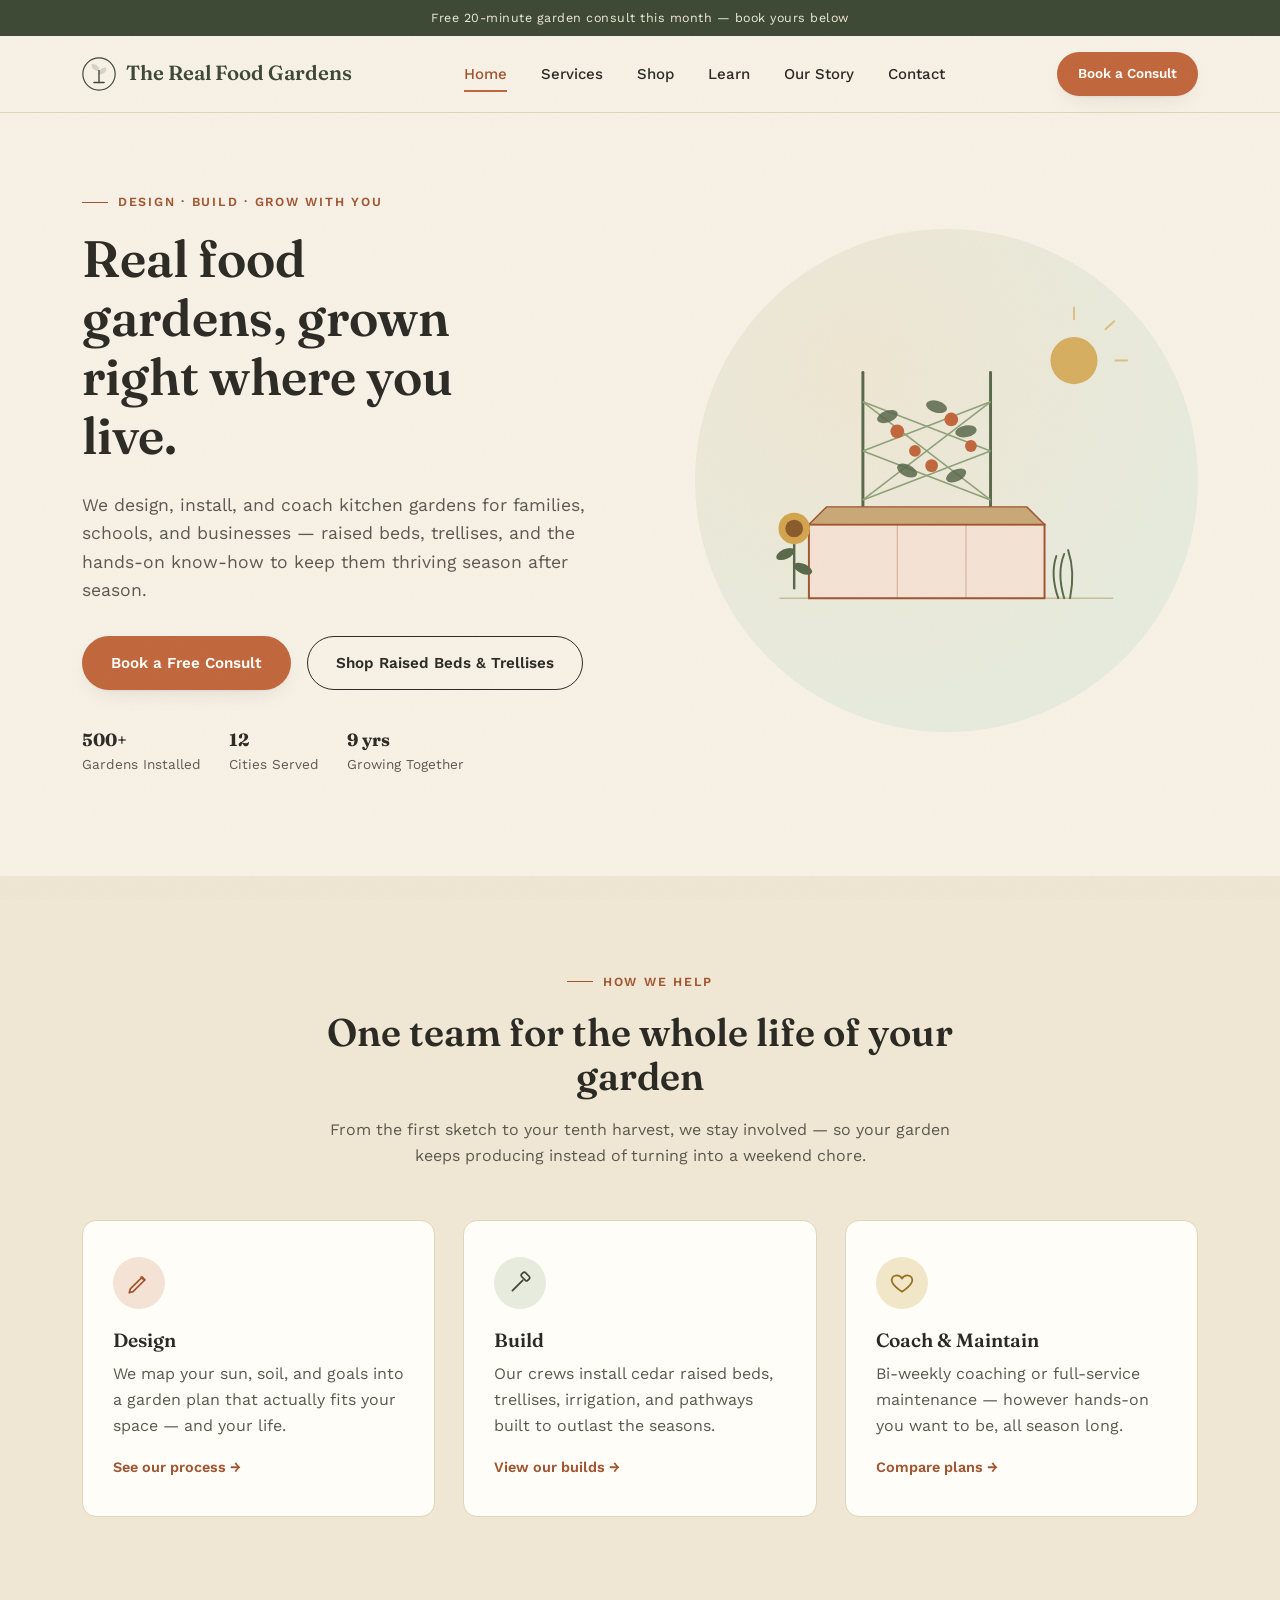
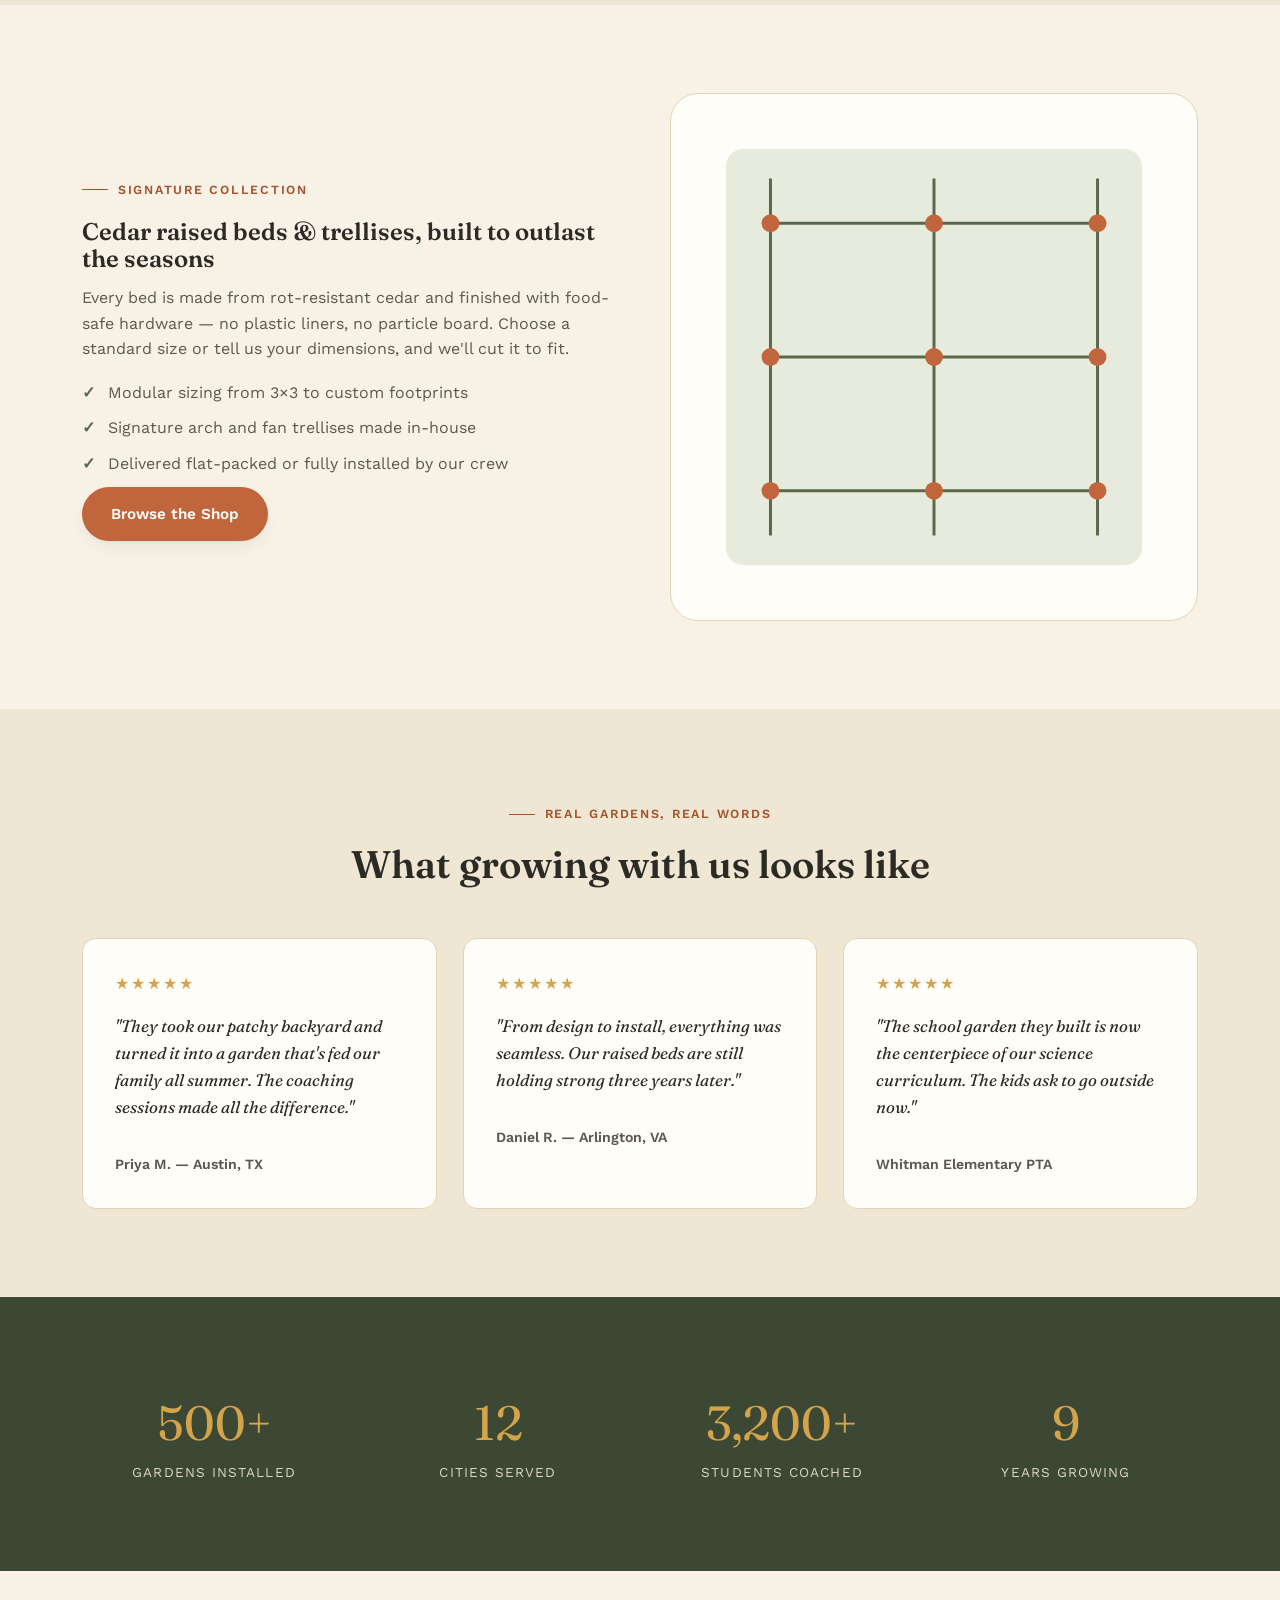
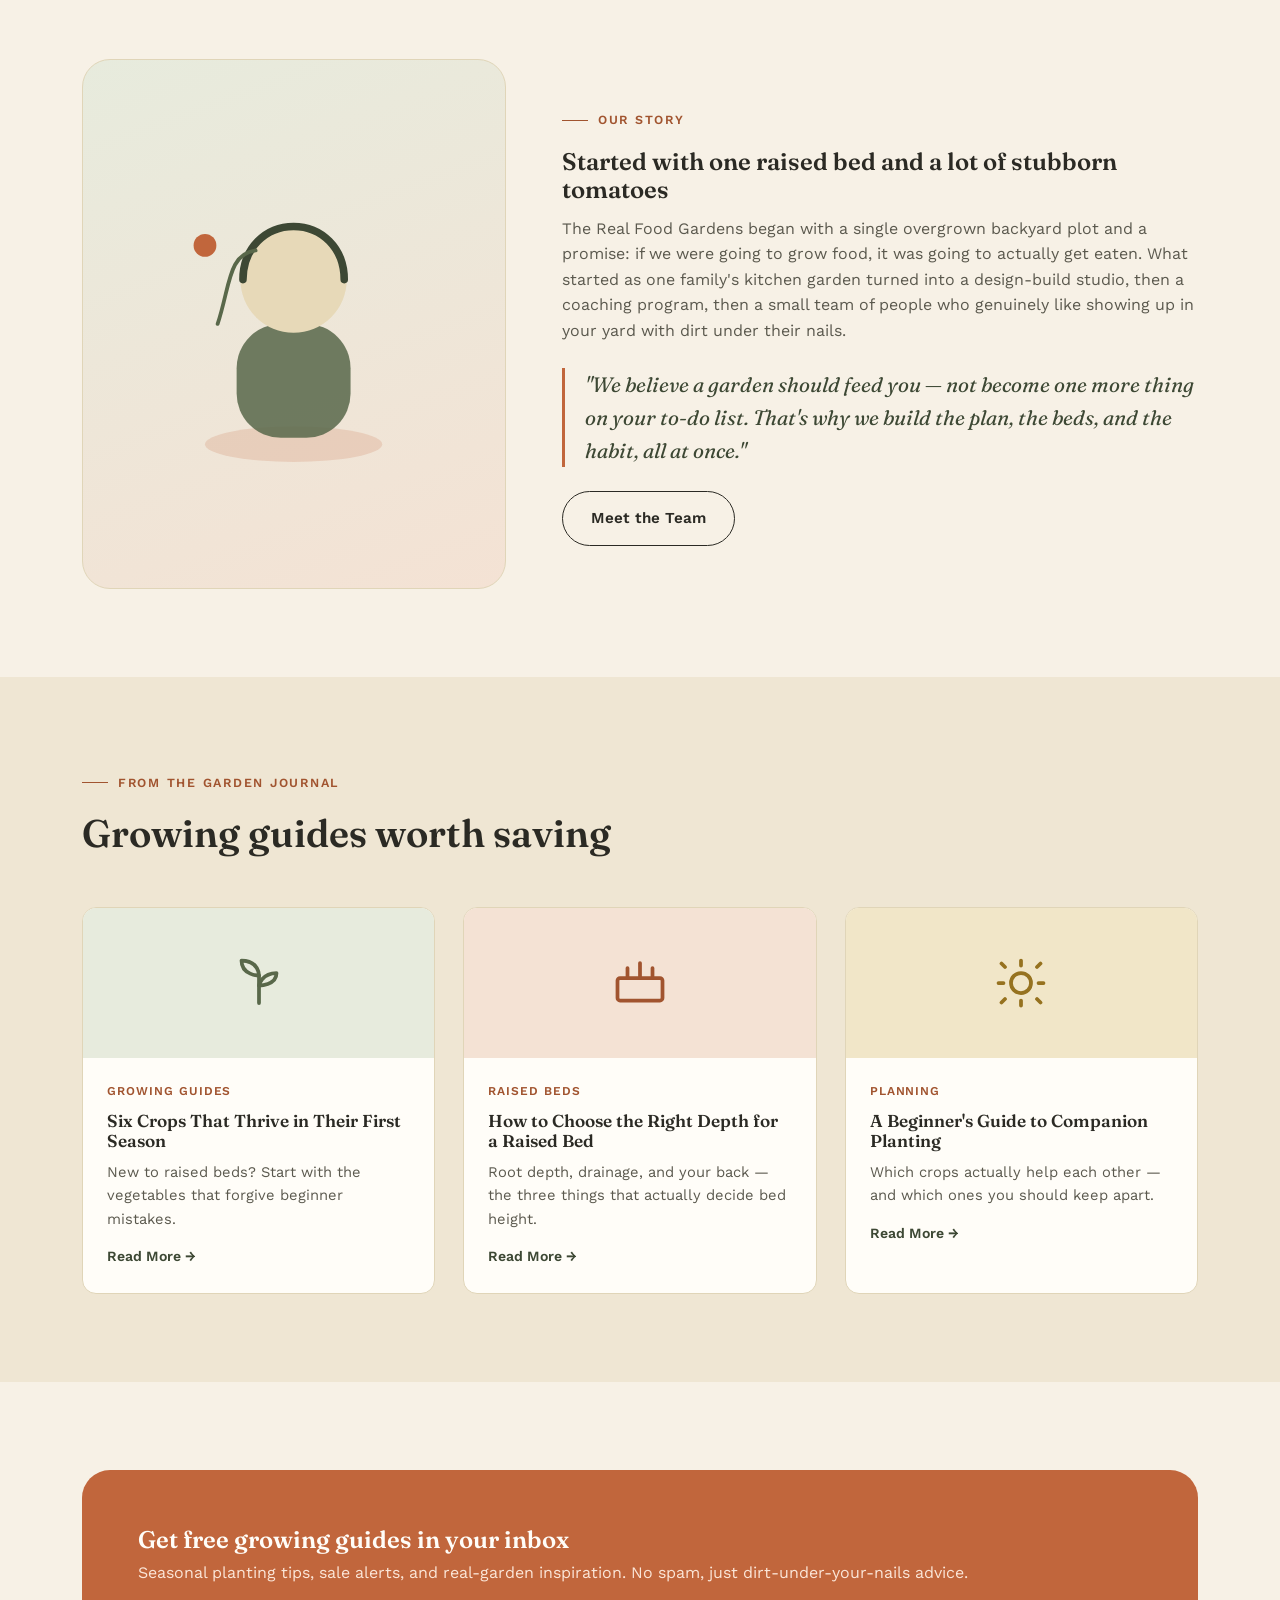
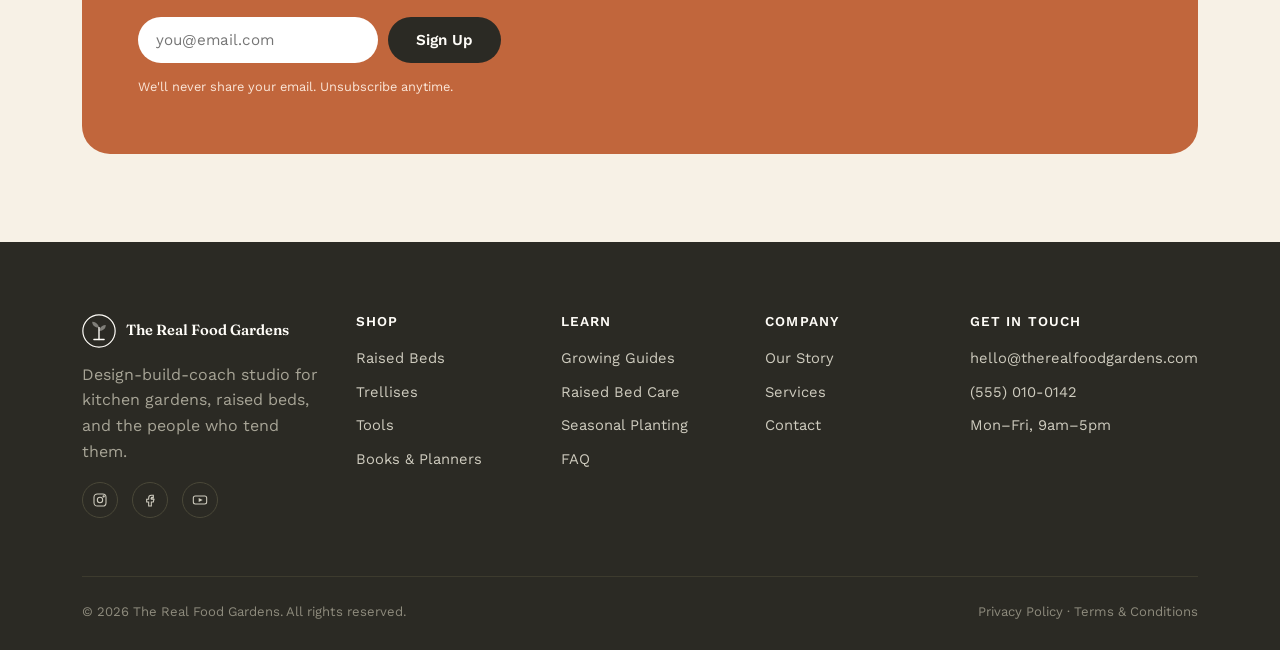
==== index.html @ df647bd8 "Initial site: The Real Food Gardens Static 6-page marketing site for a kitchen-garden design/build/c" ====
<!doctype html>
<html lang="en">
<head>
<meta charset="UTF-8" />
<meta name="viewport" content="width=device-width, initial-scale=1.0" />
<title>The Real Food Gardens — Design, Build & Grow Kitchen Gardens</title>
<meta name="description" content="We design, install, and coach kitchen gardens — raised beds, trellises, and the know-how to keep them thriving season after season." />
<link rel="icon" href="data:image/svg+xml,%3Csvg xmlns='http://www.w3.org/2000/svg' viewBox='0 0 40 40'%3E%3Ccircle cx='20' cy='20' r='19' fill='%23f7f1e6' stroke='%2359684a' stroke-width='2'/%3E%3Cpath d='M20 30V16' stroke='%2359684a' stroke-width='2'/%3E%3Cpath d='M20 16c0 0-8 0-8-7 7 0 8 7 8 7z' fill='%2359684a'/%3E%3Cpath d='M20 20c0 0 8 0 8-7-7 0-8 7-8 7z' fill='%23c1663c'/%3E%3C/svg%3E" />
<link rel="preconnect" href="https://fonts.googleapis.com">
<link rel="preconnect" href="https://fonts.gstatic.com" crossorigin>
<link href="https://fonts.googleapis.com/css2?family=Fraunces:ital,opsz,wght@0,9..144,500;0,9..144,600;1,9..144,500&family=Work+Sans:wght@400;500;600;700&display=swap" rel="stylesheet">
<link rel="stylesheet" href="css/styles.css" />
</head>
<body>

<div class="topbar">Free 20-minute garden consult this month — book yours below</div>

<header class="site-header">
  <div class="nav-row">
    <a href="index.html" class="logo">
      <svg viewBox="0 0 40 40" fill="none">
        <circle cx="20" cy="20" r="19" stroke="currentColor" stroke-width="1.4"/>
        <path d="M20 30V16" stroke="currentColor" stroke-width="1.6" stroke-linecap="round"/>
        <path d="M20 16c0 0-8 0-8-7 7 0 8 7 8 7z" fill="currentColor" opacity="0.18" stroke="currentColor" stroke-width="1.3"/>
        <path d="M20 20c0 0 8 0 8-7-7 0-8 7-8 7z" fill="currentColor" opacity="0.18" stroke="currentColor" stroke-width="1.3"/>
        <path d="M14 30h12" stroke="currentColor" stroke-width="1.6" stroke-linecap="round"/>
      </svg>
      The Real Food Gardens
    </a>
    <nav class="nav-links">
      <a href="index.html" aria-current="page">Home</a>
      <a href="services.html">Services</a>
      <a href="shop.html">Shop</a>
      <a href="learn.html">Learn</a>
      <a href="about.html">Our Story</a>
      <a href="contact.html">Contact</a>
    </nav>
    <div class="nav-actions">
      <a href="contact.html" class="btn btn-primary btn-sm btn-sm-desktop">Book a Consult</a>
      <button class="nav-toggle" aria-label="Toggle navigation" aria-expanded="false">
        <span></span><span></span><span></span>
      </button>
    </div>
  </div>
</header>

<main>
  <!-- HERO -->
  <section class="hero">
    <div class="container">
      <div>
        <div class="eyebrow">Design &middot; Build &middot; Grow With You</div>
        <h1>Real food gardens, grown right where you live.</h1>
        <p class="lede">We design, install, and coach kitchen gardens for families, schools, and businesses — raised beds, trellises, and the hands-on know-how to keep them thriving season after season.</p>
        <div class="hero-ctas">
          <a href="contact.html" class="btn btn-primary">Book a Free Consult</a>
          <a href="shop.html" class="btn btn-outline">Shop Raised Beds &amp; Trellises</a>
        </div>
        <div class="hero-trust">
          <div><strong>500+</strong>Gardens Installed</div>
          <div><strong>12</strong>Cities Served</div>
          <div><strong>9 yrs</strong>Growing Together</div>
        </div>
      </div>
      <div class="hero-art">
        <svg viewBox="0 0 400 360" fill="none">
          <circle cx="330" cy="58" r="24" fill="#d3a44c" opacity="0.85"/>
          <g stroke="#d3a44c" stroke-width="2" stroke-linecap="round" opacity="0.6">
            <line x1="330" y1="16" x2="330" y2="4"/>
            <line x1="362" y1="26" x2="371" y2="18"/>
            <line x1="372" y1="58" x2="384" y2="58"/>
          </g>
          <line x1="30" y1="300" x2="370" y2="300" stroke="#c9bd98" stroke-width="1.5"/>
          <!-- trellis -->
          <line x1="115" y1="215" x2="115" y2="70" stroke="#59684a" stroke-width="3" stroke-linecap="round"/>
          <line x1="245" y1="215" x2="245" y2="70" stroke="#59684a" stroke-width="3" stroke-linecap="round"/>
          <g stroke="#8fa178" stroke-width="1.6">
            <line x1="115" y1="200" x2="245" y2="150"/>
            <line x1="115" y1="150" x2="245" y2="100"/>
            <line x1="115" y1="100" x2="245" y2="200"/>
            <line x1="115" y1="150" x2="245" y2="200"/>
            <line x1="115" y1="100" x2="245" y2="150"/>
            <line x1="115" y1="200" x2="245" y2="100"/>
          </g>
          <!-- tomatoes on trellis -->
          <circle cx="150" cy="130" r="7" fill="#c1663c"/>
          <circle cx="168" cy="150" r="6" fill="#c1663c"/>
          <circle cx="205" cy="118" r="7" fill="#c1663c"/>
          <circle cx="225" cy="145" r="6" fill="#c1663c"/>
          <circle cx="185" cy="165" r="6.5" fill="#c1663c"/>
          <!-- leaves -->
          <g fill="#59684a" opacity="0.85">
            <ellipse cx="140" cy="115" rx="11" ry="6" transform="rotate(-20 140 115)"/>
            <ellipse cx="190" cy="105" rx="11" ry="6" transform="rotate(15 190 105)"/>
            <ellipse cx="220" cy="130" rx="11" ry="6" transform="rotate(-10 220 130)"/>
            <ellipse cx="160" cy="170" rx="11" ry="6" transform="rotate(25 160 170)"/>
            <ellipse cx="210" cy="175" rx="11" ry="6" transform="rotate(-25 210 175)"/>
          </g>
          <!-- raised bed box -->
          <polygon points="60,225 300,225 300,300 60,300" fill="#f4e2d4" stroke="#a1542f" stroke-width="2"/>
          <polygon points="60,225 300,225 282,207 78,207" fill="#c9a877" stroke="#a1542f" stroke-width="1.5"/>
          <line x1="150" y1="225" x2="150" y2="300" stroke="#a1542f" stroke-width="1" opacity="0.4"/>
          <line x1="220" y1="225" x2="220" y2="300" stroke="#a1542f" stroke-width="1" opacity="0.4"/>
          <!-- sunflower left of bed -->
          <g transform="translate(45,235)">
            <line x1="0" y1="0" x2="0" y2="55" stroke="#59684a" stroke-width="2.5" stroke-linecap="round"/>
            <ellipse cx="-9" cy="20" rx="10" ry="5" fill="#59684a" transform="rotate(-25 -9 20)"/>
            <ellipse cx="9" cy="35" rx="10" ry="5" fill="#59684a" transform="rotate(25 9 35)"/>
            <g transform="translate(0,-6)">
              <circle r="16" fill="#d3a44c"/>
              <circle r="9" fill="#8a5a2b"/>
            </g>
          </g>
          <!-- carrot leaves right of bed -->
          <g transform="translate(320,255)" stroke="#59684a" stroke-width="2" stroke-linecap="round" fill="none">
            <path d="M0 45 C -6 25 -4 10 0 0"/>
            <path d="M6 45 C 10 25 8 8 4 -4"/>
            <path d="M-6 45 C -12 28 -12 14 -8 2"/>
          </g>
        </svg>
      </div>
    </div>
  </section>

  <!-- PILLARS -->
  <section class="section-alt">
    <div class="container">
      <div class="section-head center" style="max-width:640px">
        <div class="eyebrow" style="justify-content:center">How We Help</div>
        <h2>One team for the whole life of your garden</h2>
        <p>From the first sketch to your tenth harvest, we stay involved — so your garden keeps producing instead of turning into a weekend chore.</p>
      </div>
      <div class="pillars">
        <div class="pillar-card">
          <div class="pillar-icon">
            <svg viewBox="0 0 24 24" fill="none" stroke="currentColor" stroke-width="1.6" stroke-linecap="round" stroke-linejoin="round">
              <path d="M3 21l3.5-1 11-11-2.5-2.5-11 11-1 3.5z"/>
              <path d="M14 6.5l3 3"/>
            </svg>
          </div>
          <h3>Design</h3>
          <p>We map your sun, soil, and goals into a garden plan that actually fits your space — and your life.</p>
          <a href="services.html">See our process &rarr;</a>
        </div>
        <div class="pillar-card">
          <div class="pillar-icon">
            <svg viewBox="0 0 24 24" fill="none" stroke="currentColor" stroke-width="1.6" stroke-linecap="round" stroke-linejoin="round">
              <path d="M5 19L14.5 9.5"/>
              <rect x="13" y="3.5" width="8" height="5" rx="1.5" transform="rotate(45 17 6)"/>
            </svg>
          </div>
          <h3>Build</h3>
          <p>Our crews install cedar raised beds, trellises, irrigation, and pathways built to outlast the seasons.</p>
          <a href="services.html">View our builds &rarr;</a>
        </div>
        <div class="pillar-card">
          <div class="pillar-icon">
            <svg viewBox="0 0 24 24" fill="none" stroke="currentColor" stroke-width="1.6" stroke-linecap="round" stroke-linejoin="round">
              <path d="M12 20s-7-4.35-9-8.5C1.5 8 3.5 5 7 5c2 0 4 1 5 3 1-2 3-3 5-3 3.5 0 5.5 3 4 6.5-2 4.15-9 8.5-9 8.5z"/>
            </svg>
          </div>
          <h3>Coach &amp; Maintain</h3>
          <p>Bi-weekly coaching or full-service maintenance — however hands-on you want to be, all season long.</p>
          <a href="services.html">Compare plans &rarr;</a>
        </div>
      </div>
    </div>
  </section>

  <!-- FEATURE / SIGNATURE PRODUCT -->
  <section>
    <div class="container feature-band">
      <div class="art">
        <div class="trellis-art">
          <svg viewBox="0 0 300 300" fill="none">
            <rect x="10" y="10" width="280" height="280" rx="12" fill="#e7ebdd"/>
            <g stroke="#59684a" stroke-width="2">
              <line x1="40" y1="30" x2="40" y2="270"/>
              <line x1="150" y1="30" x2="150" y2="270"/>
              <line x1="260" y1="30" x2="260" y2="270"/>
              <line x1="40" y1="60" x2="260" y2="60"/>
              <line x1="40" y1="150" x2="260" y2="150"/>
              <line x1="40" y1="240" x2="260" y2="240"/>
            </g>
            <g fill="#c1663c">
              <circle cx="40" cy="60" r="6"/><circle cx="150" cy="60" r="6"/><circle cx="260" cy="60" r="6"/>
              <circle cx="40" cy="150" r="6"/><circle cx="150" cy="150" r="6"/><circle cx="260" cy="150" r="6"/>
              <circle cx="40" cy="240" r="6"/><circle cx="150" cy="240" r="6"/><circle cx="260" cy="240" r="6"/>
            </g>
          </svg>
        </div>
      </div>
      <div>
        <div class="eyebrow">Signature Collection</div>
        <h2>Cedar raised beds &amp; trellises, built to outlast the seasons</h2>
        <p>Every bed is made from rot-resistant cedar and finished with food-safe hardware — no plastic liners, no particle board. Choose a standard size or tell us your dimensions, and we'll cut it to fit.</p>
        <ul class="service-list">
          <li>Modular sizing from 3&times;3 to custom footprints</li>
          <li>Signature arch and fan trellises made in-house</li>
          <li>Delivered flat-packed or fully installed by our crew</li>
        </ul>
        <a href="shop.html" class="btn btn-primary">Browse the Shop</a>
      </div>
    </div>
  </section>

  <!-- TESTIMONIALS -->
  <section class="section-alt">
    <div class="container">
      <div class="section-head center">
        <div class="eyebrow" style="justify-content:center">Real Gardens, Real Words</div>
        <h2>What growing with us looks like</h2>
      </div>
      <div class="testimonials">
        <div class="t-card">
          <div class="stars">★★★★★</div>
          <p class="t-quote">"They took our patchy backyard and turned it into a garden that's fed our family all summer. The coaching sessions made all the difference."</p>
          <div class="t-name">Priya M. — Austin, TX</div>
        </div>
        <div class="t-card">
          <div class="stars">★★★★★</div>
          <p class="t-quote">"From design to install, everything was seamless. Our raised beds are still holding strong three years later."</p>
          <div class="t-name">Daniel R. — Arlington, VA</div>
        </div>
        <div class="t-card">
          <div class="stars">★★★★★</div>
          <p class="t-quote">"The school garden they built is now the centerpiece of our science curriculum. The kids ask to go outside now."</p>
          <div class="t-name">Whitman Elementary PTA</div>
        </div>
      </div>
    </div>
  </section>

  <!-- STATS -->
  <section class="section-sage">
    <div class="container stats">
      <div><div class="stat-num">500+</div><div class="stat-label">Gardens Installed</div></div>
      <div><div class="stat-num">12</div><div class="stat-label">Cities Served</div></div>
      <div><div class="stat-num">3,200+</div><div class="stat-label">Students Coached</div></div>
      <div><div class="stat-num">9</div><div class="stat-label">Years Growing</div></div>
    </div>
  </section>

  <!-- FOUNDER -->
  <section>
    <div class="container founder">
      <div class="founder-portrait">
        <svg viewBox="0 0 200 240" fill="none">
          <ellipse cx="100" cy="215" rx="70" ry="14" fill="#c1663c" opacity="0.18"/>
          <rect x="55" y="120" width="90" height="90" rx="35" fill="#59684a" opacity="0.85"/>
          <circle cx="100" cy="85" r="42" fill="#e7d9b8"/>
          <path d="M60 85c0-25 18-42 40-42s40 17 40 42" fill="none" stroke="#3d4834" stroke-width="6" stroke-linecap="round"/>
          <path d="M40 120c10-30 8-55 30-58" stroke="#59684a" stroke-width="3" fill="none" stroke-linecap="round"/>
          <circle cx="30" cy="58" r="9" fill="#c1663c"/>
        </svg>
      </div>
      <div>
        <div class="eyebrow">Our Story</div>
        <h2>Started with one raised bed and a lot of stubborn tomatoes</h2>
        <p>The Real Food Gardens began with a single overgrown backyard plot and a promise: if we were going to grow food, it was going to actually get eaten. What started as one family's kitchen garden turned into a design-build studio, then a coaching program, then a small team of people who genuinely like showing up in your yard with dirt under their nails.</p>
        <blockquote>"We believe a garden should feed you — not become one more thing on your to-do list. That's why we build the plan, the beds, and the habit, all at once."</blockquote>
        <a href="about.html" class="btn btn-outline">Meet the Team</a>
      </div>
    </div>
  </section>

  <!-- LEARN PREVIEW -->
  <section class="section-alt">
    <div class="container">
      <div class="section-head">
        <div class="eyebrow">From the Garden Journal</div>
        <h2>Growing guides worth saving</h2>
      </div>
      <div class="articles">
        <div class="article-card">
          <div class="article-thumb" style="background:#e7ebdd">
            <svg viewBox="0 0 24 24" fill="none" stroke="#59684a" stroke-width="1.5" stroke-linecap="round" stroke-linejoin="round"><path d="M12 20V9"/><path d="M12 9C12 9 5 9 5 3c7 0 7 6 7 6z"/><path d="M12 13c0 0 7 0 7-5-6 0-7 5-7 5z"/></svg>
          </div>
          <div class="article-body">
            <div class="article-tag">Growing Guides</div>
            <h3>Six Crops That Thrive in Their First Season</h3>
            <p>New to raised beds? Start with the vegetables that forgive beginner mistakes.</p>
            <a href="learn.html" class="read-more">Read More &rarr;</a>
          </div>
        </div>
        <div class="article-card">
          <div class="article-thumb" style="background:#f4e2d4">
            <svg viewBox="0 0 24 24" fill="none" stroke="#a1542f" stroke-width="1.5" stroke-linecap="round" stroke-linejoin="round"><rect x="3" y="10" width="18" height="9" rx="1"/><path d="M7 10V6M12 10V4M17 10V6"/></svg>
          </div>
          <div class="article-body">
            <div class="article-tag">Raised Beds</div>
            <h3>How to Choose the Right Depth for a Raised Bed</h3>
            <p>Root depth, drainage, and your back — the three things that actually decide bed height.</p>
            <a href="learn.html" class="read-more">Read More &rarr;</a>
          </div>
        </div>
        <div class="article-card">
          <div class="article-thumb" style="background:#f1e6c8">
            <svg viewBox="0 0 24 24" fill="none" stroke="#96721f" stroke-width="1.5" stroke-linecap="round" stroke-linejoin="round"><circle cx="12" cy="12" r="4"/><path d="M12 3v2M12 19v2M4.2 4.2l1.4 1.4M18.4 18.4l1.4 1.4M3 12h2M19 12h2M4.2 19.8l1.4-1.4M18.4 5.6l1.4-1.4"/></svg>
          </div>
          <div class="article-body">
            <div class="article-tag">Planning</div>
            <h3>A Beginner's Guide to Companion Planting</h3>
            <p>Which crops actually help each other — and which ones you should keep apart.</p>
            <a href="learn.html" class="read-more">Read More &rarr;</a>
          </div>
        </div>
      </div>
    </div>
  </section>

  <!-- NEWSLETTER -->
  <section>
    <div class="container">
      <div class="newsletter">
        <div>
          <h2>Get free growing guides in your inbox</h2>
          <p>Seasonal planting tips, sale alerts, and real-garden inspiration. No spam, just dirt-under-your-nails advice.</p>
        </div>
        <form class="newsletter-form">
          <input type="email" placeholder="you@email.com" required aria-label="Email address" />
          <button type="submit" class="btn">Sign Up</button>
          <span class="form-note">We'll never share your email. Unsubscribe anytime.</span>
        </form>
      </div>
    </div>
  </section>
</main>

<footer class="site-footer">
  <div class="container">
    <div class="footer-grid">
      <div class="footer-brand">
        <a href="index.html" class="logo">
          <svg viewBox="0 0 40 40" fill="none">
            <circle cx="20" cy="20" r="19" stroke="currentColor" stroke-width="1.4"/>
            <path d="M20 30V16" stroke="currentColor" stroke-width="1.6" stroke-linecap="round"/>
            <path d="M20 16c0 0-8 0-8-7 7 0 8 7 8 7z" fill="currentColor" opacity="0.4"/>
            <path d="M20 20c0 0 8 0 8-7-7 0-8 7-8 7z" fill="currentColor" opacity="0.4"/>
            <path d="M14 30h12" stroke="currentColor" stroke-width="1.6" stroke-linecap="round"/>
          </svg>
          The Real Food Gardens
        </a>
        <p>Design-build-coach studio for kitchen gardens, raised beds, and the people who tend them.</p>
        <div class="social-row">
          <a href="#" aria-label="Instagram"><svg width="16" height="16" viewBox="0 0 24 24" fill="none" stroke="currentColor" stroke-width="1.6"><rect x="3" y="3" width="18" height="18" rx="5"/><circle cx="12" cy="12" r="4"/><circle cx="17.5" cy="6.5" r="1"/></svg></a>
          <a href="#" aria-label="Facebook"><svg width="16" height="16" viewBox="0 0 24 24" fill="none" stroke="currentColor" stroke-width="1.6"><path d="M14 9h3V5h-3a4 4 0 00-4 4v2H7v4h3v6h4v-6h3l1-4h-4V9a1 1 0 011-1z"/></svg></a>
          <a href="#" aria-label="YouTube"><svg width="16" height="16" viewBox="0 0 24 24" fill="none" stroke="currentColor" stroke-width="1.6"><rect x="2" y="6" width="20" height="12" rx="3"/><polygon points="10,9 16,12 10,15" fill="currentColor" stroke="none"/></svg></a>
        </div>
      </div>
      <div>
        <h4>Shop</h4>
        <ul>
          <li><a href="shop.html">Raised Beds</a></li>
          <li><a href="shop.html">Trellises</a></li>
          <li><a href="shop.html">Tools</a></li>
          <li><a href="shop.html">Books &amp; Planners</a></li>
        </ul>
      </div>
      <div>
        <h4>Learn</h4>
        <ul>
          <li><a href="learn.html">Growing Guides</a></li>
          <li><a href="learn.html">Raised Bed Care</a></li>
          <li><a href="learn.html">Seasonal Planting</a></li>
          <li><a href="services.html">FAQ</a></li>
        </ul>
      </div>
      <div>
        <h4>Company</h4>
        <ul>
          <li><a href="about.html">Our Story</a></li>
          <li><a href="services.html">Services</a></li>
          <li><a href="contact.html">Contact</a></li>
        </ul>
      </div>
      <div>
        <h4>Get in Touch</h4>
        <ul>
          <li>hello@therealfoodgardens.com</li>
          <li>(555) 010-0142</li>
          <li>Mon–Fri, 9am–5pm</li>
        </ul>
      </div>
    </div>
    <div class="footer-bottom">
      <span>&copy; 2026 The Real Food Gardens. All rights reserved.</span>
      <span>Privacy Policy &middot; Terms &amp; Conditions</span>
    </div>
  </div>
</footer>

<script src="js/main.js"></script>
</body>
</html>
---- css/styles.css ----
/* =========================================================
   The Real Food Gardens — design system
   Palette + type blend two references: a cream/sage/terracotta
   editorial-shop feel, and an earthy, service-led warmth.
   ========================================================= */

:root {
  --cream:        #f7f1e6;
  --cream-dark:   #efe6d3;
  --paper:        #fffdf8;
  --ink:          #2b2a24;
  --ink-soft:     #5b594e;
  --line:         #e0d5b8;

  --sage:         #59684a;
  --sage-dark:    #3d4834;
  --sage-tint:    #e7ebdd;

  --terracotta:   #c1663c;
  --terracotta-dark: #a1542f;
  --terracotta-tint: #f4e2d4;

  --gold:         #d3a44c;

  --radius-sm: 6px;
  --radius-md: 14px;
  --radius-lg: 28px;

  --shadow-card: 0 1px 2px rgba(43,42,36,0.04), 0 8px 24px -12px rgba(43,42,36,0.18);
  --shadow-lift: 0 20px 40px -20px rgba(43,42,36,0.35);

  --serif: "Fraunces", "Iowan Old Style", "Palatino Linotype", serif;
  --sans: "Work Sans", "Helvetica Neue", Arial, sans-serif;

  --container: 1180px;
}

* { box-sizing: border-box; }
html { scroll-behavior: smooth; }

body {
  margin: 0;
  font-family: var(--sans);
  background: var(--cream);
  color: var(--ink);
  line-height: 1.6;
  -webkit-font-smoothing: antialiased;
}

body::before {
  content: "";
  position: fixed;
  inset: 0;
  pointer-events: none;
  z-index: 9999;
  opacity: 0.035;
  background-image: url("data:image/svg+xml,%3Csvg xmlns='http://www.w3.org/2000/svg' width='140' height='140'%3E%3Cfilter id='n'%3E%3CfeTurbulence type='fractalNoise' baseFrequency='0.9' numOctaves='2' stitchTiles='stitch'/%3E%3C/filter%3E%3Crect width='100%25' height='100%25' filter='url(%23n)'/%3E%3C/svg%3E");
}

img, svg { max-width: 100%; display: block; }
a { color: inherit; text-decoration: none; }
ul { margin: 0; padding: 0; list-style: none; }
h1, h2, h3, h4 {
  font-family: var(--serif);
  font-weight: 600;
  line-height: 1.15;
  margin: 0 0 0.5em;
  color: var(--ink);
}
p { margin: 0 0 1em; color: var(--ink-soft); }

.container {
  max-width: var(--container);
  margin: 0 auto;
  padding: 0 32px;
}

.eyebrow {
  font-family: var(--sans);
  font-size: 0.78rem;
  font-weight: 600;
  letter-spacing: 0.14em;
  text-transform: uppercase;
  color: var(--terracotta-dark);
  display: inline-flex;
  align-items: center;
  gap: 10px;
  margin-bottom: 18px;
}
.eyebrow::before {
  content: "";
  width: 26px;
  height: 1px;
  background: var(--terracotta-dark);
  display: inline-block;
}

.btn {
  display: inline-flex;
  align-items: center;
  gap: 8px;
  font-family: var(--sans);
  font-weight: 600;
  font-size: 0.95rem;
  padding: 14px 28px;
  border-radius: 999px;
  border: 1.5px solid transparent;
  cursor: pointer;
  transition: transform 0.15s ease, box-shadow 0.15s ease, background 0.15s ease, color 0.15s ease;
  white-space: nowrap;
}
.btn:hover { transform: translateY(-2px); }
.btn-primary {
  background: var(--terracotta);
  color: var(--paper);
  box-shadow: var(--shadow-card);
}
.btn-primary:hover { background: var(--terracotta-dark); box-shadow: var(--shadow-lift); }
.btn-outline {
  background: transparent;
  border-color: var(--ink);
  color: var(--ink);
}
.btn-outline:hover { background: var(--ink); color: var(--paper); }
.btn-outline-light {
  background: transparent;
  border-color: rgba(255,255,255,0.6);
  color: var(--paper);
}
.btn-outline-light:hover { background: var(--paper); color: var(--sage-dark); }
.btn-sm { padding: 10px 20px; font-size: 0.85rem; }

/* ---------- Header ---------- */
.topbar {
  background: var(--sage-dark);
  color: #f1ead9;
  font-size: 0.78rem;
  letter-spacing: 0.04em;
  text-align: center;
  padding: 8px 12px;
}

.site-header {
  position: sticky;
  top: 0;
  z-index: 100;
  background: rgba(247, 241, 230, 0.92);
  backdrop-filter: blur(8px);
  border-bottom: 1px solid var(--line);
}
.nav-row {
  display: flex;
  align-items: center;
  justify-content: space-between;
  padding: 16px 32px;
  max-width: var(--container);
  margin: 0 auto;
  gap: 24px;
}
.logo {
  display: flex;
  align-items: center;
  gap: 10px;
  font-family: var(--serif);
  font-size: 1.28rem;
  font-weight: 600;
  color: var(--sage-dark);
}
.logo svg { width: 34px; height: 34px; }

.nav-links {
  display: flex;
  gap: 34px;
  align-items: center;
  font-size: 0.94rem;
  font-weight: 500;
}
.nav-links a {
  position: relative;
  padding: 4px 0;
  color: var(--ink);
}
.nav-links a::after {
  content: "";
  position: absolute;
  left: 0; right: 0; bottom: -2px;
  height: 2px;
  background: var(--terracotta);
  transform: scaleX(0);
  transform-origin: left;
  transition: transform 0.2s ease;
}
.nav-links a:hover::after,
.nav-links a[aria-current="page"]::after { transform: scaleX(1); }
.nav-links a[aria-current="page"] { color: var(--terracotta-dark); }

.nav-actions { display: flex; align-items: center; gap: 18px; }
.nav-toggle {
  display: none;
  background: none;
  border: none;
  cursor: pointer;
  padding: 6px;
}
.nav-toggle span {
  display: block;
  width: 24px;
  height: 2px;
  background: var(--ink);
  margin: 5px 0;
  transition: 0.2s;
}

@media (max-width: 1080px) {
  .nav-links {
    position: absolute;
    top: 100%;
    left: 0; right: 0;
    background: var(--paper);
    flex-direction: column;
    align-items: flex-start;
    padding: 20px 32px 28px;
    gap: 16px;
    border-bottom: 1px solid var(--line);
    display: none;
  }
  .nav-links.open { display: flex; }
  .nav-toggle { display: block; }
  .nav-actions .btn-sm-desktop { display: none; }
}

/* ---------- Hero ---------- */
.hero {
  padding: 72px 0 100px;
  overflow: hidden;
}
.hero .container {
  display: grid;
  grid-template-columns: 1.05fr 0.95fr;
  gap: 56px;
  align-items: center;
}
.hero h1 {
  font-size: clamp(2.4rem, 4vw, 3.4rem);
  max-width: 12ch;
}
.hero .lede {
  font-size: 1.1rem;
  max-width: 46ch;
  margin-bottom: 32px;
}
.hero-ctas { display: flex; gap: 16px; flex-wrap: wrap; margin-bottom: 36px; }
.hero-trust {
  display: flex;
  gap: 28px;
  flex-wrap: wrap;
  font-size: 0.85rem;
  color: var(--ink-soft);
}
.hero-trust strong { color: var(--ink); font-family: var(--serif); font-size: 1.1rem; display: block; }

.hero-art {
  position: relative;
  aspect-ratio: 1/1;
  border-radius: 50%;
  background: radial-gradient(circle at 32% 28%, var(--cream-dark), var(--sage-tint) 70%);
  display: flex;
  align-items: center;
  justify-content: center;
}
.hero-art svg { width: 78%; height: 78%; }

@media (max-width: 900px) {
  .hero .container { grid-template-columns: 1fr; }
  .hero-art { max-width: 380px; margin: 0 auto; }
}

/* ---------- Section scaffolding ---------- */
section { padding: 88px 0; }
.section-alt { background: var(--cream-dark); }
.section-sage { background: var(--sage-dark); color: #f1ead9; }
.section-sage p { color: #d9d6c4; }
.section-sage h2 { color: var(--paper); }
.section-head {
  max-width: 620px;
  margin-bottom: 52px;
}
.section-head.center { margin-left: auto; margin-right: auto; text-align: center; }
.section-head h2 { font-size: clamp(1.9rem, 3vw, 2.5rem); }

/* ---------- Pillars ---------- */
.pillars {
  display: grid;
  grid-template-columns: repeat(3, 1fr);
  gap: 28px;
}
.pillar-card {
  background: var(--paper);
  border: 1px solid var(--line);
  border-radius: var(--radius-md);
  padding: 36px 30px;
  transition: transform 0.2s ease, box-shadow 0.2s ease;
}
.pillar-card:hover { transform: translateY(-6px); box-shadow: var(--shadow-lift); }
.pillar-icon {
  width: 52px; height: 52px;
  border-radius: 50%;
  background: var(--terracotta-tint);
  display: flex; align-items: center; justify-content: center;
  color: var(--terracotta-dark);
  margin-bottom: 20px;
}
.pillar-card:nth-child(2) .pillar-icon { background: var(--sage-tint); color: var(--sage-dark); }
.pillar-card:nth-child(3) .pillar-icon { background: #f1e6c8; color: #96721f; }
.pillar-icon svg { width: 26px; height: 26px; }
.pillar-card h3 { font-size: 1.2rem; margin-bottom: 10px; }
.pillar-card a { color: var(--terracotta-dark); font-weight: 600; font-size: 0.9rem; }

@media (max-width: 800px) { .pillars { grid-template-columns: 1fr; } }

/* ---------- Feature band ---------- */
.feature-band {
  display: grid;
  grid-template-columns: 1fr 1fr;
  gap: 60px;
  align-items: center;
}
.feature-band .art { order: 2; }
.feature-band.reverse .art { order: 0; }
@media (max-width: 900px) { .feature-band { grid-template-columns: 1fr; } .feature-band .art { order: -1 !important; } }

.trellis-art {
  background: var(--paper);
  border-radius: var(--radius-lg);
  padding: 40px;
  border: 1px solid var(--line);
}

/* ---------- Testimonials ---------- */
.testimonials { display: grid; grid-template-columns: repeat(3, 1fr); gap: 26px; }
.t-card {
  background: var(--paper);
  border-radius: var(--radius-md);
  padding: 32px;
  border: 1px solid var(--line);
  display: flex;
  flex-direction: column;
  gap: 16px;
}
.stars { color: var(--gold); letter-spacing: 2px; }
.t-quote { font-family: var(--serif); font-size: 1.05rem; color: var(--ink); font-style: italic; }
.t-name { font-weight: 600; font-size: 0.88rem; color: var(--ink-soft); }
@media (max-width: 900px) { .testimonials { grid-template-columns: 1fr; } }

/* ---------- Stats ---------- */
.stats {
  display: grid;
  grid-template-columns: repeat(4, 1fr);
  gap: 20px;
  text-align: center;
}
.stat-num { font-family: var(--serif); font-size: clamp(2.2rem, 4vw, 3rem); color: var(--gold); }
.stat-label { font-size: 0.85rem; text-transform: uppercase; letter-spacing: 0.08em; color: #d9d6c4; }
@media (max-width: 700px) { .stats { grid-template-columns: repeat(2, 1fr); gap: 36px 20px; } }

/* ---------- Founder ---------- */
.founder {
  display: grid;
  grid-template-columns: 0.8fr 1.2fr;
  gap: 56px;
  align-items: center;
}
.founder-portrait {
  aspect-ratio: 4/5;
  border-radius: var(--radius-lg);
  background: linear-gradient(160deg, var(--sage-tint), var(--terracotta-tint));
  display: flex; align-items: center; justify-content: center;
  border: 1px solid var(--line);
}
.founder-portrait svg { width: 60%; }
.founder blockquote {
  font-family: var(--serif);
  font-size: 1.3rem;
  font-style: italic;
  color: var(--sage-dark);
  border-left: 3px solid var(--terracotta);
  padding-left: 20px;
  margin: 24px 0;
}
@media (max-width: 860px) { .founder { grid-template-columns: 1fr; } }

/* ---------- Article / learn cards ---------- */
.articles { display: grid; grid-template-columns: repeat(3, 1fr); gap: 28px; }
.article-card {
  background: var(--paper);
  border-radius: var(--radius-md);
  overflow: hidden;
  border: 1px solid var(--line);
  transition: transform 0.2s ease;
}
.article-card:hover { transform: translateY(-4px); }
.article-thumb { height: 150px; display: flex; align-items: center; justify-content: center; }
.article-thumb svg { width: 60px; height: 60px; }
.article-body { padding: 24px; }
.article-tag { font-size: 0.75rem; text-transform: uppercase; letter-spacing: 0.08em; color: var(--terracotta-dark); font-weight: 600; }
.article-body h3 { font-size: 1.08rem; margin: 10px 0; }
.article-body p { font-size: 0.92rem; margin-bottom: 12px; }
.read-more { font-weight: 600; font-size: 0.88rem; color: var(--sage-dark); }
@media (max-width: 900px) { .articles { grid-template-columns: 1fr; } }

/* ---------- Newsletter ---------- */
.newsletter {
  background: var(--terracotta);
  color: var(--paper);
  border-radius: var(--radius-lg);
  padding: 56px;
  display: flex;
  justify-content: space-between;
  align-items: center;
  gap: 32px;
  flex-wrap: wrap;
}
.newsletter h2 { color: var(--paper); margin-bottom: 6px; }
.newsletter p { color: #fbe6d8; margin: 0; }
.newsletter-form { display: flex; gap: 10px; flex-wrap: wrap; }
.newsletter-form input {
  padding: 14px 18px;
  border-radius: 999px;
  border: none;
  font-family: var(--sans);
  min-width: 240px;
  font-size: 0.95rem;
}
.newsletter-form button {
  background: var(--ink);
  color: var(--paper);
  border: none;
}
.newsletter-form button:hover { background: var(--sage-dark); }
.form-note { flex-basis: 100%; font-size: 0.8rem; color: #fbe6d8; margin-top: 4px; }

/* ---------- Footer ---------- */
footer.site-footer {
  background: var(--ink);
  color: #cfccbf;
  padding: 72px 0 28px;
}
.footer-grid {
  display: grid;
  grid-template-columns: 1.4fr repeat(4, 1fr);
  gap: 32px;
  margin-bottom: 48px;
}
.footer-grid h4 {
  color: var(--paper);
  font-family: var(--sans);
  font-size: 0.85rem;
  text-transform: uppercase;
  letter-spacing: 0.08em;
  margin-bottom: 18px;
}
.footer-grid a, .footer-grid li { font-size: 0.92rem; margin-bottom: 10px; color: #cfccbf; }
.footer-grid a:hover { color: var(--gold); }
.footer-brand .logo { color: var(--paper); }
.footer-brand p { color: #a7a496; max-width: 32ch; margin-top: 14px; }
.social-row { display: flex; gap: 14px; margin-top: 18px; }
.social-row a {
  width: 36px; height: 36px;
  border: 1px solid #4a4838;
  border-radius: 50%;
  display: flex; align-items: center; justify-content: center;
}
.social-row a:hover { border-color: var(--gold); color: var(--gold); }
.footer-bottom {
  border-top: 1px solid #3d3b2e;
  padding-top: 24px;
  display: flex;
  justify-content: space-between;
  flex-wrap: wrap;
  gap: 12px;
  font-size: 0.82rem;
  color: #8e8b7d;
}
@media (max-width: 900px) {
  .footer-grid { grid-template-columns: 1fr 1fr; }
}

/* ---------- Page hero (interior pages) ---------- */
.page-hero {
  padding: 64px 0 56px;
  text-align: center;
}
.page-hero h1 { font-size: clamp(2.1rem, 4vw, 3rem); max-width: 18ch; margin: 0 auto 16px; }
.page-hero p { max-width: 60ch; margin: 0 auto; font-size: 1.05rem; }

/* ---------- Services page ---------- */
.service-detail {
  display: grid;
  grid-template-columns: 0.35fr 0.65fr;
  gap: 48px;
  padding: 56px 0;
  border-bottom: 1px solid var(--line);
}
.service-detail:last-child { border-bottom: none; }
.service-detail .num { font-family: var(--serif); font-size: 3.2rem; color: var(--terracotta-tint); -webkit-text-stroke: 1.5px var(--terracotta); }
.service-detail h3 { font-size: 1.6rem; margin-bottom: 12px; }
.service-list { margin-top: 18px; }
.service-list li {
  padding-left: 26px;
  position: relative;
  margin-bottom: 10px;
  color: var(--ink-soft);
}
.service-list li::before {
  content: "✓";
  position: absolute; left: 0; top: 0;
  color: var(--sage);
  font-weight: 700;
}
@media (max-width: 760px) { .service-detail { grid-template-columns: 1fr; } }

.pricing-grid { display: grid; grid-template-columns: repeat(3, 1fr); gap: 26px; }
.price-card {
  background: var(--paper);
  border: 1px solid var(--line);
  border-radius: var(--radius-md);
  padding: 36px 30px;
  text-align: center;
}
.price-card.featured { border-color: var(--terracotta); box-shadow: var(--shadow-lift); position: relative; }
.price-card.featured::before {
  content: "Most Popular";
  position: absolute; top: -13px; left: 50%; transform: translateX(-50%);
  background: var(--terracotta); color: var(--paper);
  font-size: 0.72rem; font-weight: 700; letter-spacing: 0.05em;
  padding: 5px 14px; border-radius: 999px;
}
.price-tag { font-family: var(--serif); font-size: 2.4rem; color: var(--sage-dark); margin: 12px 0; }
.price-tag span { font-size: 0.95rem; color: var(--ink-soft); font-family: var(--sans); }
.price-card ul { text-align: left; margin: 22px 0; }
.price-card li { padding: 7px 0; border-bottom: 1px dashed var(--line); font-size: 0.9rem; color: var(--ink-soft); }
@media (max-width: 900px) { .pricing-grid { grid-template-columns: 1fr; } }

.faq-item { border-bottom: 1px solid var(--line); padding: 22px 0; }
.faq-item summary {
  cursor: pointer;
  font-family: var(--serif);
  font-size: 1.1rem;
  display: flex;
  justify-content: space-between;
  align-items: center;
  color: var(--ink);
  list-style: none;
}
.faq-item summary::-webkit-details-marker { display: none; }
.faq-item summary::after { content: "+"; font-size: 1.4rem; color: var(--terracotta); transition: transform 0.2s; }
.faq-item[open] summary::after { transform: rotate(45deg); }
.faq-item p { margin-top: 14px; }

/* ---------- Shop page ---------- */
.shop-filters { display: flex; gap: 12px; flex-wrap: wrap; margin-bottom: 40px; }
.shop-filters button {
  border: 1px solid var(--line);
  background: var(--paper);
  padding: 9px 18px;
  border-radius: 999px;
  font-size: 0.85rem;
  font-weight: 600;
  cursor: pointer;
}
.shop-filters button.active, .shop-filters button:hover { background: var(--sage-dark); color: var(--paper); border-color: var(--sage-dark); }

.product-grid { display: grid; grid-template-columns: repeat(4, 1fr); gap: 24px; }
.product-card {
  background: var(--paper);
  border: 1px solid var(--line);
  border-radius: var(--radius-md);
  overflow: hidden;
  transition: transform 0.2s ease, box-shadow .2s ease;
}
.product-card:hover { transform: translateY(-5px); box-shadow: var(--shadow-lift); }
.product-thumb {
  aspect-ratio: 1/1;
  background: var(--cream-dark);
  display: flex; align-items: center; justify-content: center;
}
.product-thumb svg { width: 58%; height: 58%; }
.product-info { padding: 18px; }
.product-info .cat { font-size: 0.72rem; text-transform: uppercase; letter-spacing: 0.08em; color: var(--ink-soft); }
.product-info h3 { font-size: 1rem; margin: 6px 0 8px; }
.product-price { display: flex; justify-content: space-between; align-items: center; }
.product-price strong { font-family: var(--serif); color: var(--terracotta-dark); font-size: 1.1rem; }
.product-price button {
  border: none; background: var(--sage-dark); color: var(--paper);
  padding: 8px 14px; border-radius: 999px; font-size: 0.78rem; font-weight: 700; cursor: pointer;
}
.product-price button:hover { background: var(--sage); }
@media (max-width: 1000px) { .product-grid { grid-template-columns: repeat(2, 1fr); } }
@media (max-width: 560px) { .product-grid { grid-template-columns: 1fr; } }

/* ---------- About page ---------- */
.timeline { position: relative; padding-left: 32px; }
.timeline::before { content: ""; position: absolute; left: 6px; top: 4px; bottom: 4px; width: 2px; background: var(--line); }
.timeline-item { position: relative; padding-bottom: 40px; }
.timeline-item::before {
  content: ""; position: absolute; left: -32px; top: 4px;
  width: 14px; height: 14px; border-radius: 50%;
  background: var(--terracotta); border: 3px solid var(--cream);
}
.timeline-year { font-family: var(--serif); color: var(--sage-dark); font-size: 1.1rem; margin-bottom: 4px; }

.values-grid { display: grid; grid-template-columns: repeat(4, 1fr); gap: 22px; }
.value-card { text-align: center; padding: 20px; }
.value-card .pillar-icon { margin: 0 auto 16px; }
@media (max-width: 900px) { .values-grid { grid-template-columns: repeat(2, 1fr); } }

.team-grid { display: grid; grid-template-columns: repeat(4, 1fr); gap: 24px; }
.team-card { text-align: center; }
.team-avatar {
  aspect-ratio: 1/1; border-radius: 50%;
  background: linear-gradient(160deg, var(--sage-tint), var(--terracotta-tint));
  display: flex; align-items: center; justify-content: center;
  margin-bottom: 16px; border: 1px solid var(--line);
}
.team-avatar svg { width: 42%; }
.team-card h4 { font-family: var(--serif); font-size: 1.05rem; margin-bottom: 2px; }
.team-role { font-size: 0.85rem; color: var(--terracotta-dark); font-weight: 600; }
@media (max-width: 900px) { .team-grid { grid-template-columns: repeat(2, 1fr); } }

/* ---------- Contact page ---------- */
.contact-wrap { display: grid; grid-template-columns: 0.55fr 0.45fr; gap: 56px; }
.contact-form { display: grid; gap: 18px; }
.field { display: grid; gap: 6px; }
.field label { font-size: 0.85rem; font-weight: 600; color: var(--ink); }
.field input, .field select, .field textarea {
  padding: 13px 16px;
  border: 1px solid var(--line);
  border-radius: var(--radius-sm);
  font-family: var(--sans);
  font-size: 0.95rem;
  background: var(--paper);
  color: var(--ink);
}
.field textarea { resize: vertical; min-height: 120px; }
.field input:focus, .field select:focus, .field textarea:focus {
  outline: none; border-color: var(--terracotta);
}
.form-success {
  display: none;
  background: var(--sage-tint);
  border: 1px solid var(--sage);
  color: var(--sage-dark);
  padding: 16px 20px;
  border-radius: var(--radius-sm);
  font-weight: 600;
  margin-bottom: 18px;
}
.form-success.show { display: block; }

.info-card {
  background: var(--paper);
  border: 1px solid var(--line);
  border-radius: var(--radius-md);
  padding: 30px;
  margin-bottom: 20px;
}
.info-card h4 { font-size: 0.85rem; text-transform: uppercase; letter-spacing: 0.06em; color: var(--terracotta-dark); margin-bottom: 10px; }
.map-art {
  border-radius: var(--radius-md);
  border: 1px solid var(--line);
  overflow: hidden;
  background: var(--cream-dark);
  aspect-ratio: 4/3;
  display: flex; align-items: center; justify-content: center;
}
.map-art svg { width: 70%; }

@media (max-width: 900px) { .contact-wrap { grid-template-columns: 1fr; } }

/* ---------- Utility ---------- */
.grid-2 { display: grid; grid-template-columns: 1fr 1fr; gap: 40px; }
@media (max-width: 800px) { .grid-2 { grid-template-columns: 1fr; } }
.mt-lg { margin-top: 48px; }
.center { text-align: center; }
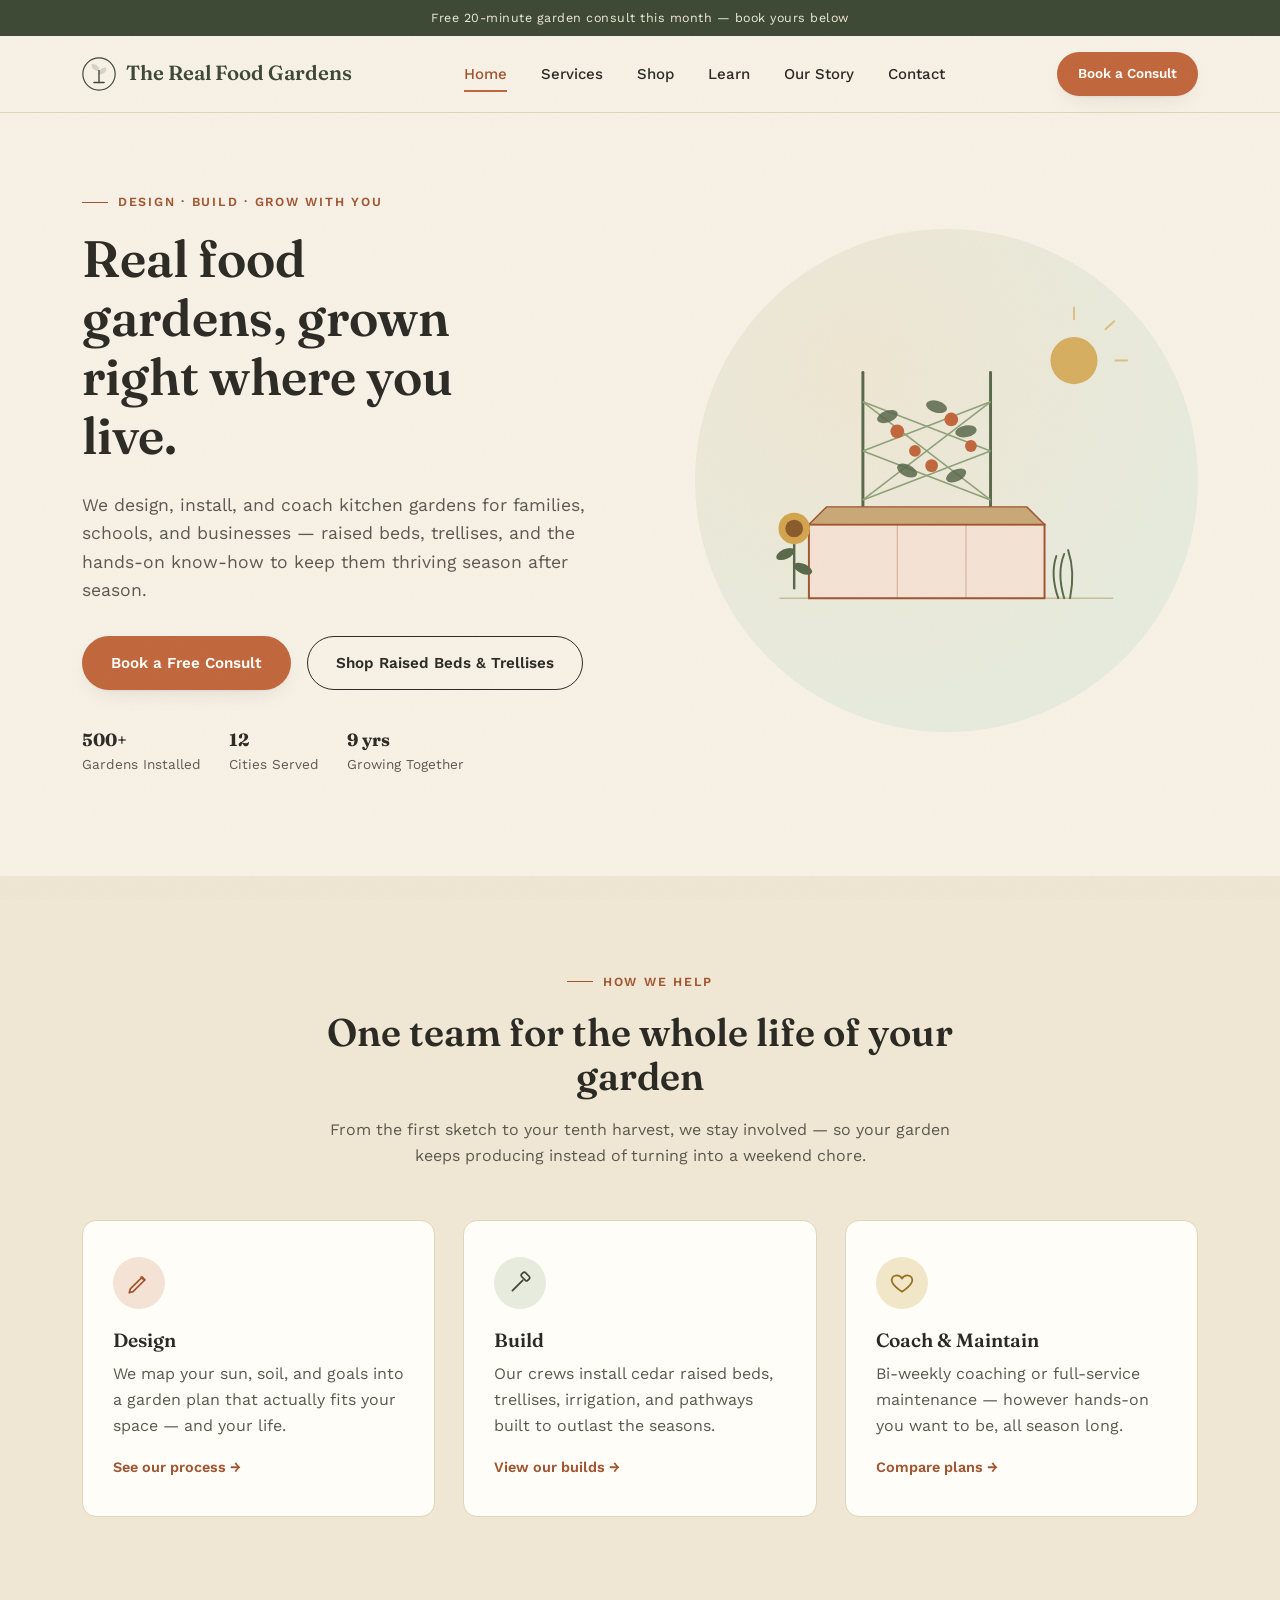
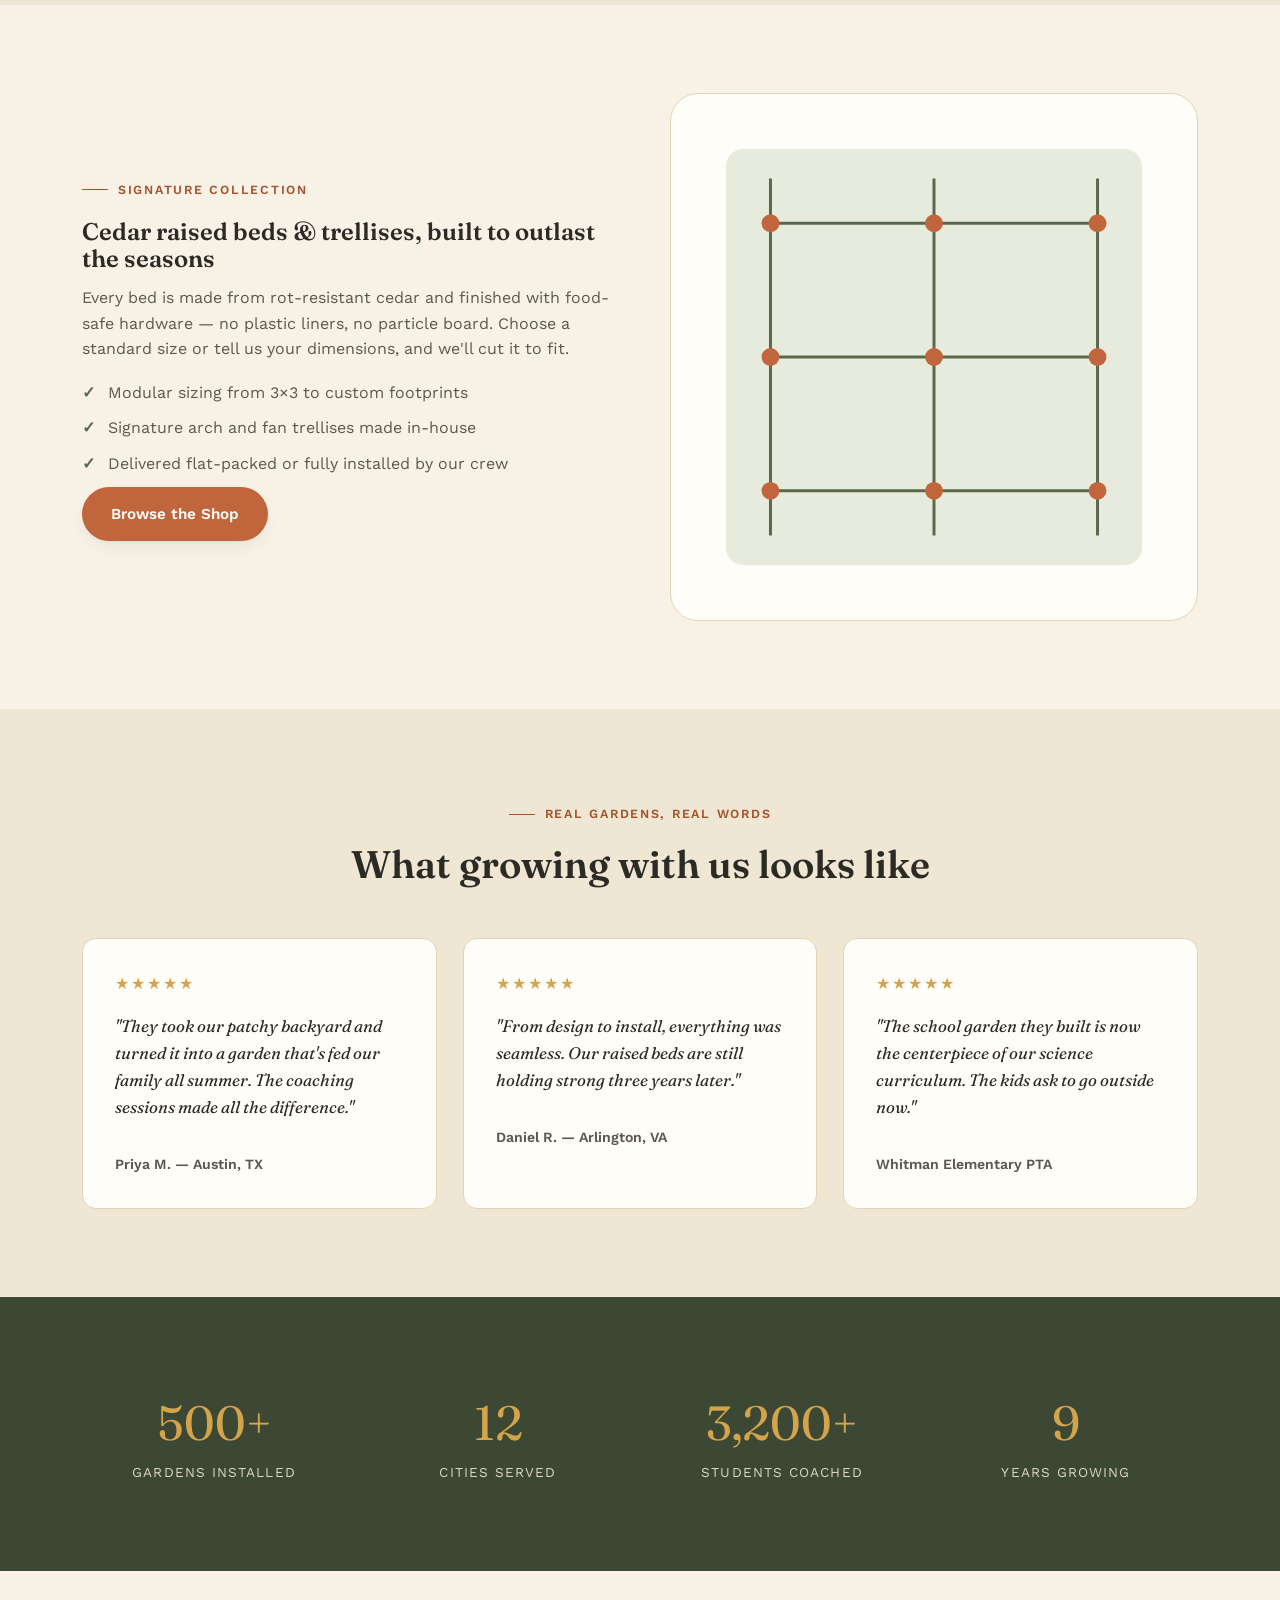
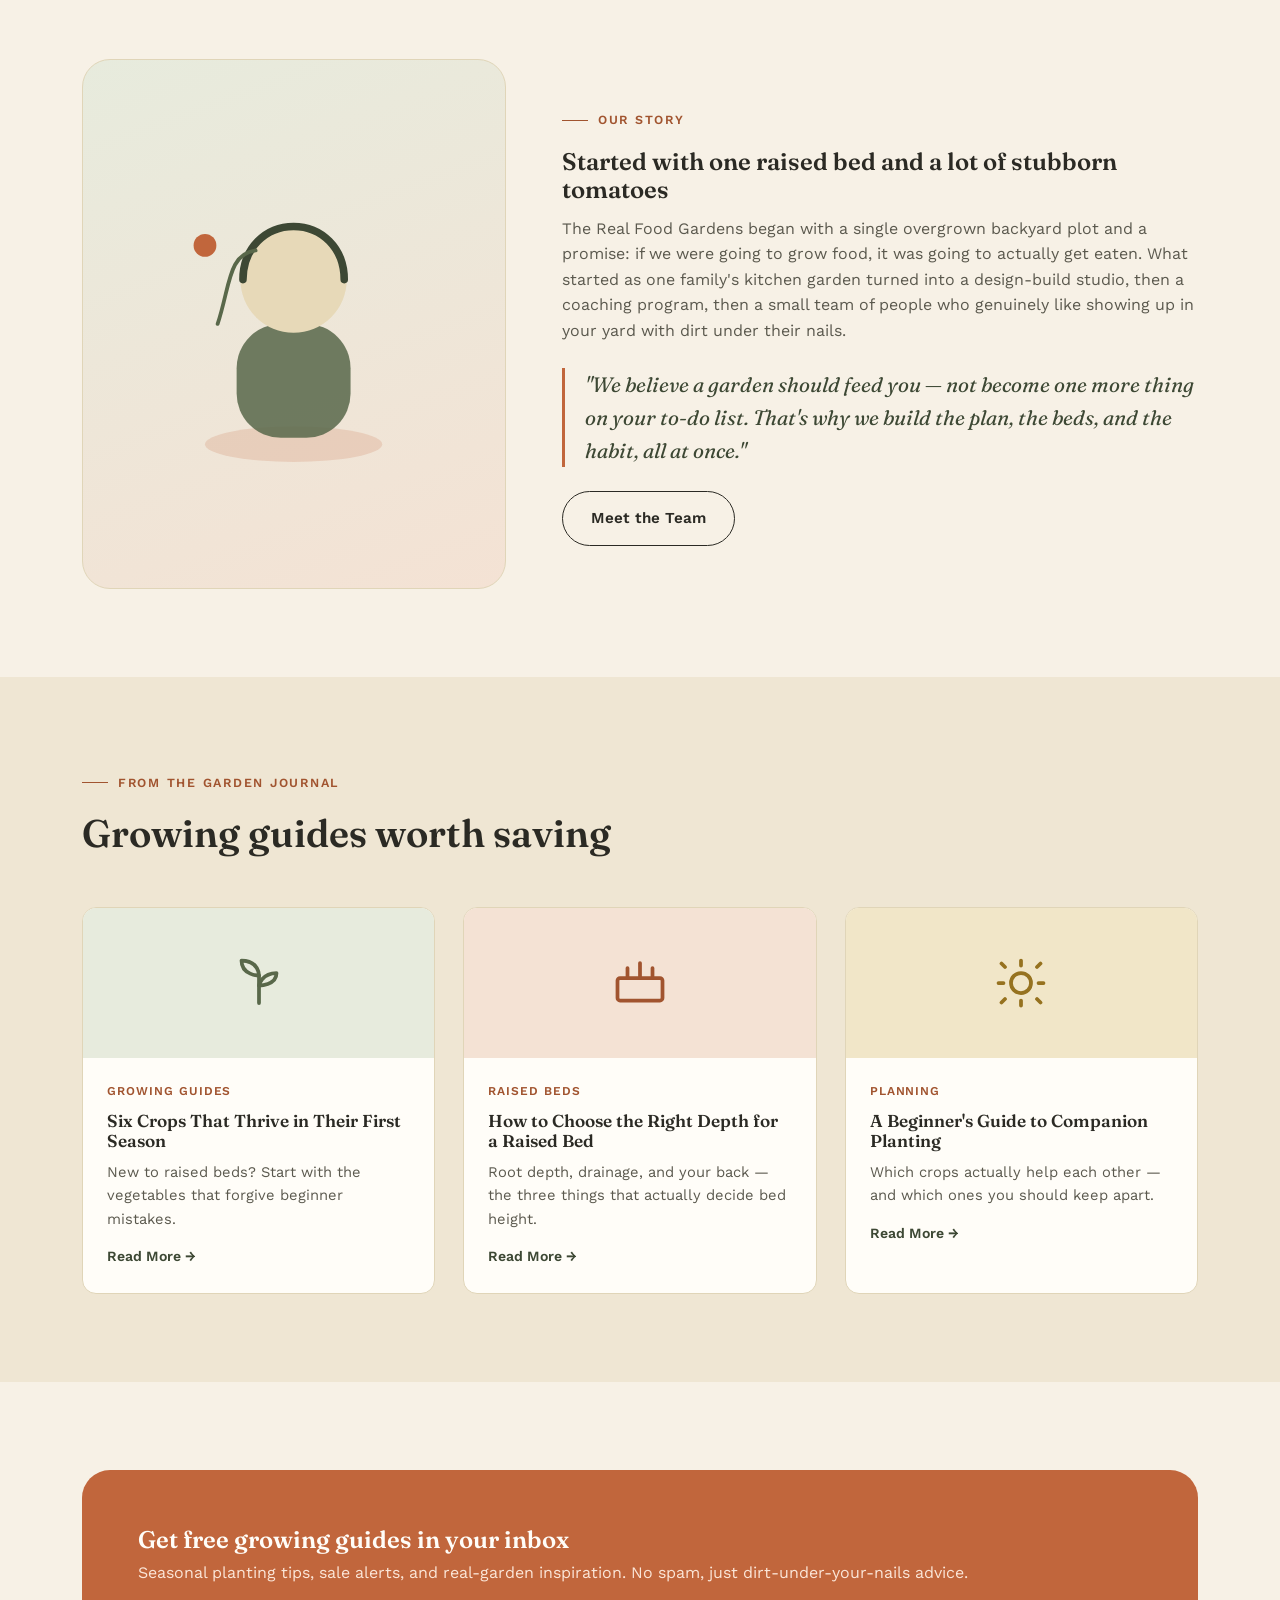
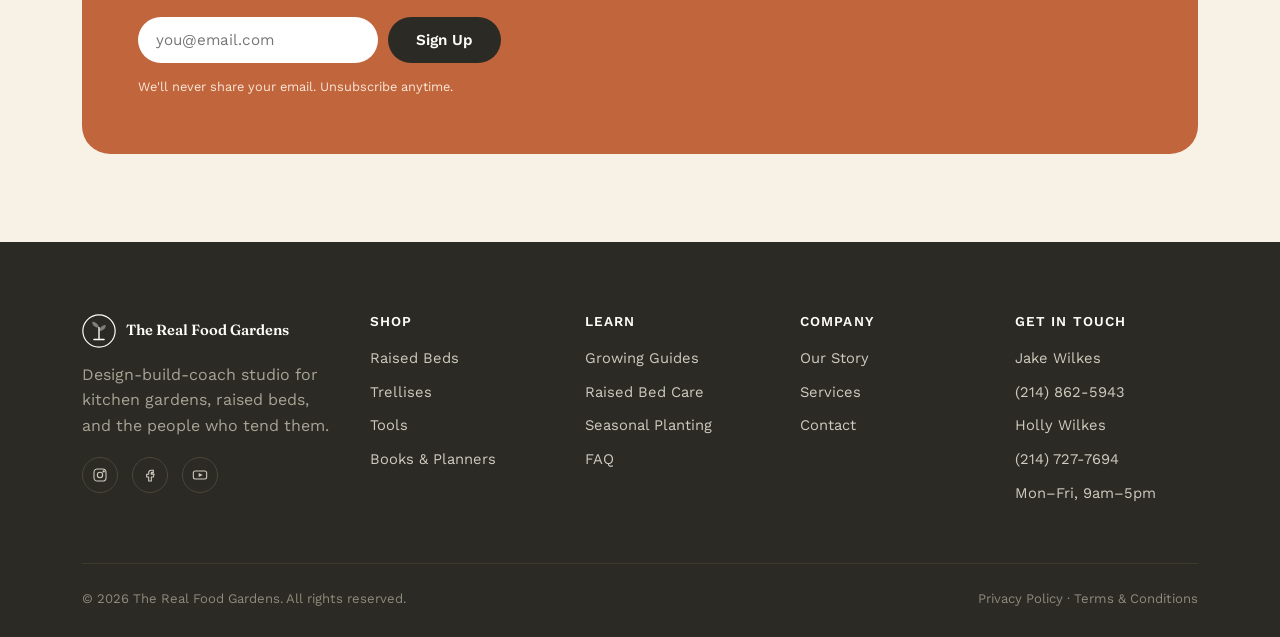
==== commit 1c824866: "Replace placeholder contact info with real details" ====
--- a/index.html
+++ b/index.html
@@ -377,8 +377,10 @@
       <div>
         <h4>Get in Touch</h4>
         <ul>
-          <li>hello@therealfoodgardens.com</li>
-          <li>(555) 010-0142</li>
+          <li><a href="mailto:Jake@RealFoodGardens.com">Jake Wilkes</a></li>
+          <li><a href="tel:+12148625943">(214) 862-5943</a></li>
+          <li><a href="mailto:Holly@RealFoodGardens.com">Holly Wilkes</a></li>
+          <li><a href="tel:+12147277694">(214) 727-7694</a></li>
           <li>Mon–Fri, 9am–5pm</li>
         </ul>
       </div>
